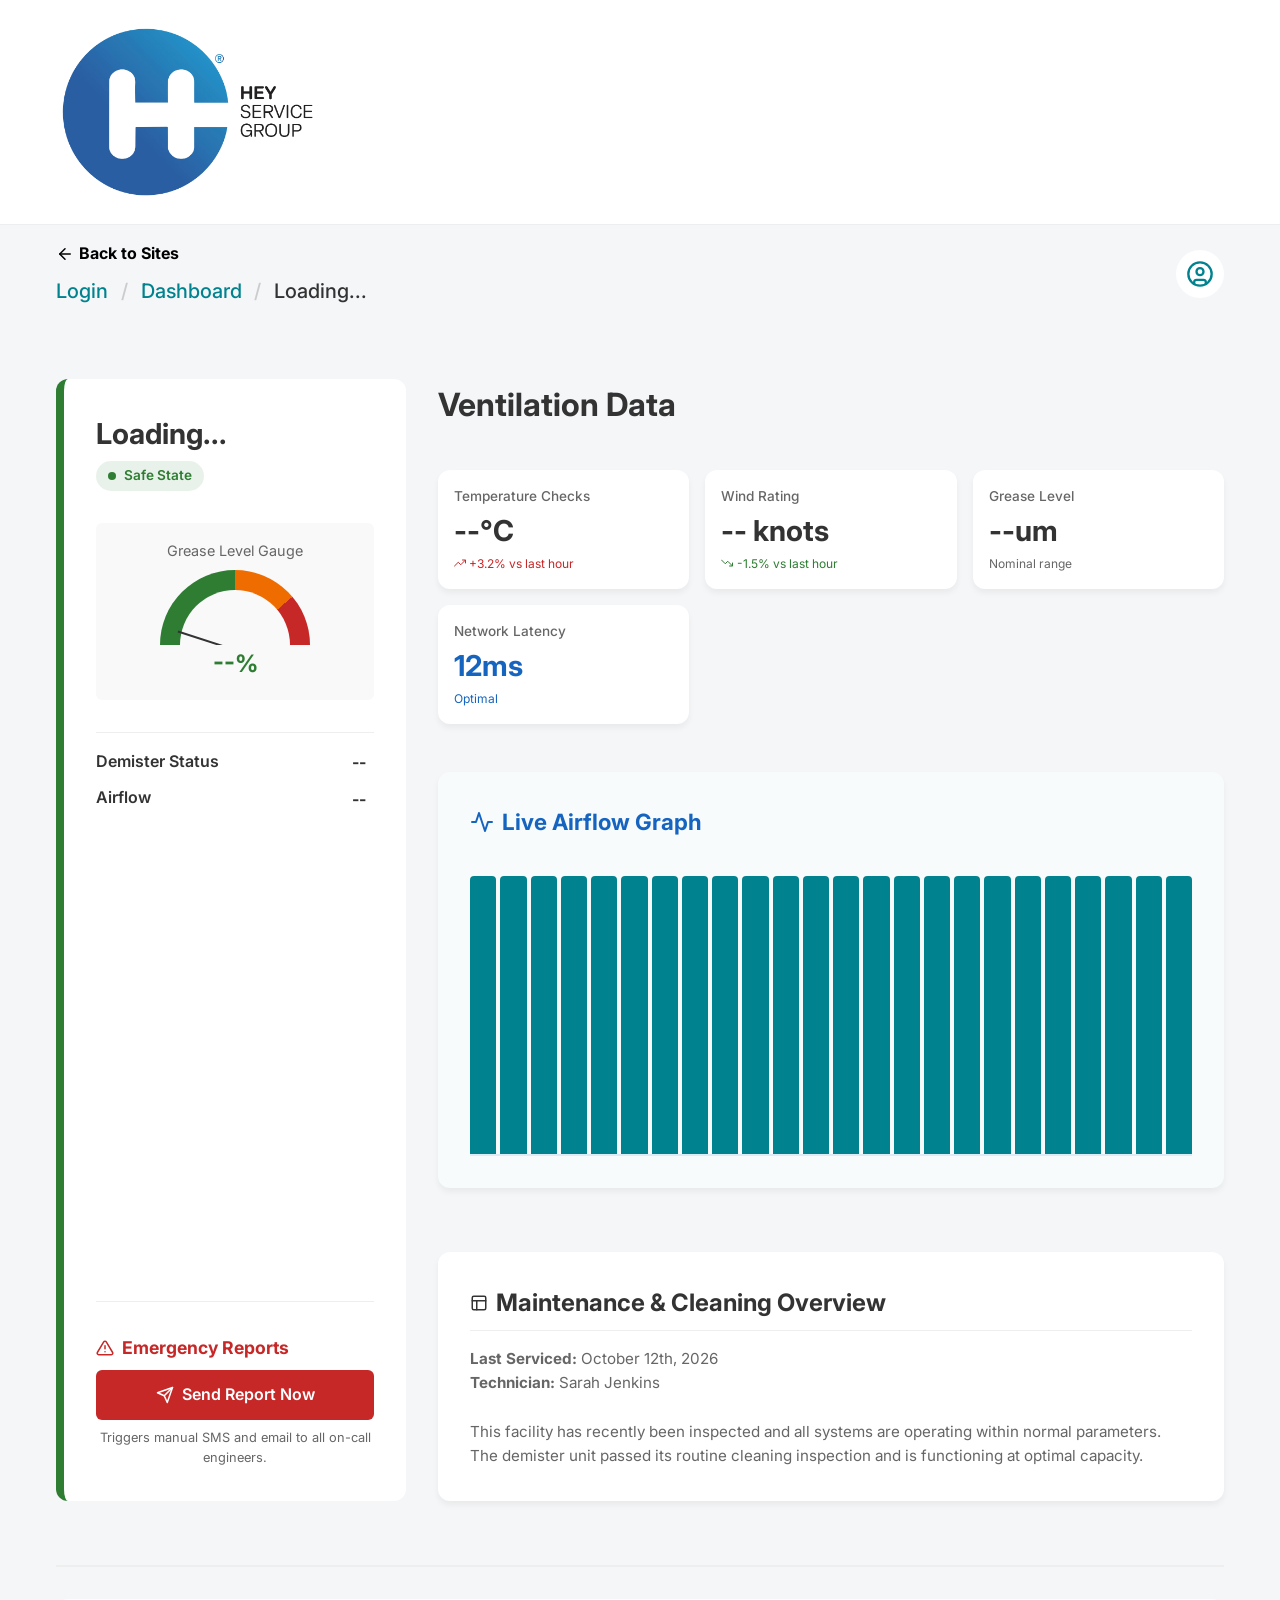
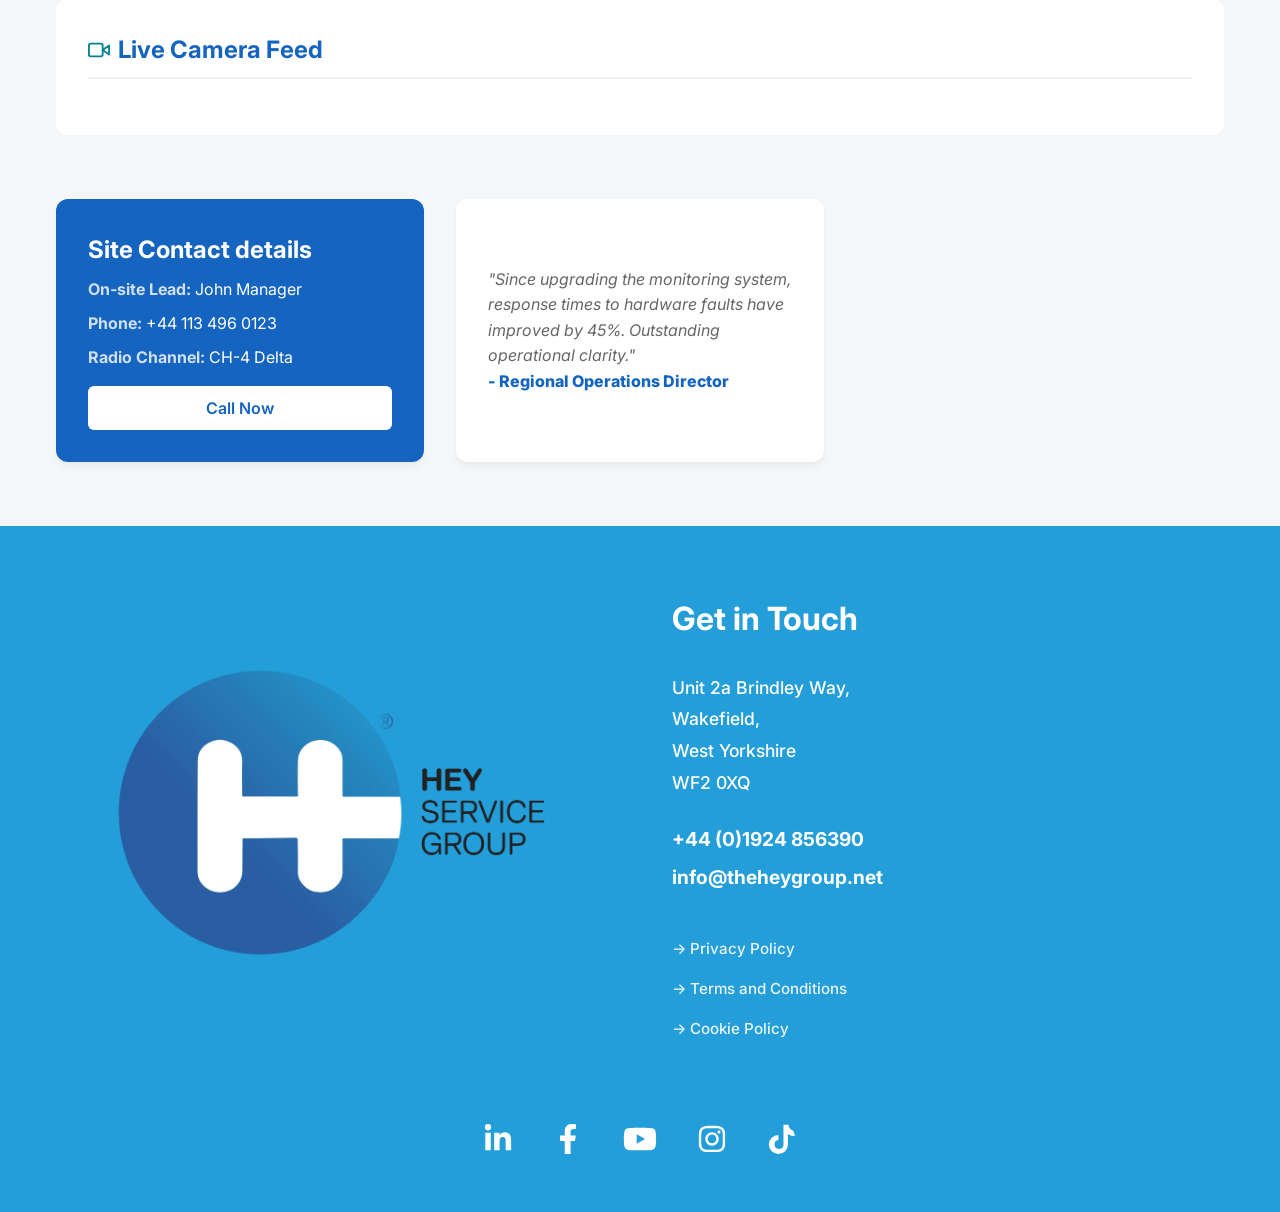
==== custom-site.html @ 5500f750 "Update from IDE: Mobile nav fixes and bubble sizing" ====
<!DOCTYPE html>
<html lang="en">

<head>
    <meta charset="UTF-8">
    <meta name="viewport" content="width=device-width, initial-scale=1.0">
    <title>Site Details | Hey Service Dashboard</title>
    <link href="https://fonts.googleapis.com/css2?family=Inter:wght@400;500;600;700;800&display=swap" rel="stylesheet">
    <link rel="stylesheet" href="css/style.css?v=9">
</head>

<body data-role="user">

    <!-- Top Section -->
    <header class="main-header site-header">
        <div class="container site-header-container">
            <a href="dashboard.html" class="logo">
                <img src="Images/logo.png" alt="Hey Service Logo" class="header-logo">
            </a>
        </div>
    </header>

    <main class="container">

        <!-- Dashboard Toolbar -->
        <div class="dashboard-toolbar">

            <!-- Navigation Wing -->
            <div class="toolbar-nav">
                <a href="dashboard.html" class="back-link">
                    <svg width="18" height="18" viewBox="0 0 24 24" fill="none" stroke="currentColor" stroke-width="2"
                        stroke-linecap="round" stroke-linejoin="round">
                        <path d="M19 12H5"></path>
                        <path d="M12 19l-7-7 7-7"></path>
                    </svg>
                    Back to Sites
                </a>

                <!-- Breadcrumbs -->
                <nav aria-label="breadcrumb">
                    <ol id="customBreadcrumb" class="breadcrumb-list">
                        <li><a href="login.html" class="breadcrumb-link">Login</a></li>
                        <li class="breadcrumb-sep">/</li>
                        <li><a href="dashboard.html" class="breadcrumb-link">Dashboard</a></li>
                        <li class="breadcrumb-sep">/</li>
                        <li id="breadcrumbSiteName" class="breadcrumb-current" aria-current="page">Loading...</li>
                    </ol>
                </nav>
            </div>

            <!-- Toolbar Tools -->
            <div class="toolbar-tools">
                <button id="alarmToggle" class="engineer-only alarm-toggle"
                    title="Daily Site Summary">
                    <svg width="34" height="34" viewBox="0 0 24 24" fill="none" stroke="currentColor" stroke-width="2"
                        stroke-linecap="round" stroke-linejoin="round" class="icon-teal">
                        <path d="M18 8A6 6 0 0 0 6 8c0 7-3 9-3 9h18s-3-2-3-9"></path>
                        <path d="M13.73 21a2 2 0 0 1-3.46 0"></path>
                    </svg>
                    <span class="alarm-dot"></span>
                </button>

                <!-- Profile Avatar Widget -->
                <div class="profile-widget profile-avatar" title="View Profile">
                    <svg width="28" height="28" viewBox="0 0 24 24" fill="none" stroke="currentColor" stroke-width="2"
                        stroke-linecap="round" stroke-linejoin="round" class="icon-teal">
                        <circle cx="12" cy="12" r="10"></circle>
                        <circle cx="12" cy="10" r="3"></circle>
                        <path d="M7 20.662V19a2 2 0 0 1 2-2h6a2 2 0 0 1 2 2v1.662"></path>
                    </svg>
                </div>
            </div>
        </div>

        <!-- Local Profile Dropdown Modal -->
        <div id="profileDropdown" class="profile-dropdown">
            <div class="profile-img-wrap">
                <img src="Images/user.png" alt="Profile UI Image" class="profile-img"
                    onerror="this.src='data:image/svg+xml;utf8,<svg xmlns=\'http://www.w3.org/2000/svg\' viewBox=\'0 0 24 24\' fill=\'none\' stroke=\'%231a56db\' stroke-width=\'2\'><circle cx=\'12\' cy=\'12\' r=\'10\'/><circle cx=\'12\' cy=\'10\' r=\'3\'/><path d=\'M7 20.662V19a2 2 0 0 1 2-2h6a2 2 0 0 1 2 2v1.662\'/></svg>'">
            </div>
            <div id="dropdownUsernameText" class="profile-name">Demo User
            </div>
            <div class="profile-subtitle">Hey Service Member</div>
            <button class="btn btn-primary profile-signout" onclick="logout()">Secure Sign
                Out</button>
        </div>

        <div class="split-layout">

            <!-- Left/Mobile Top Panel: Status Section -->
            <div class="side-panel side-panel-flex">

                <div>
                    <h1 id="siteTitle" class="site-title">Loading...</h1>
                    <p id="siteLocation" class="site-location"></p>
                    <span id="statusBadge" class="status-indicator status-safe" class="mt-half">
                        <span id="statusDot" class="status-dot"></span>
                        <span id="statusLabel">Safe State</span>
                    </span>
                </div>

                <!-- Gauge/Meter Representation -->
                <div class="gauge-wrapper">
                    <div class="gauge-label">Grease Level Gauge</div>
                    <div class="gauge-container">
                        <div class="gauge-bg"></div>
                        <div class="gauge-inner"></div>
                        <div id="gaugeNeedle" class="gauge-needle"></div>
                    </div>
                    <div id="gaugeValue" class="gauge-value">--%</div>
                </div>

                <!-- Yes/No Indicators -->
                <div class="indicator-section">
                    <div class="indicator-row">
                        <span class="indicator-label">Demister Status</span>
                        <span id="demisterBadge" class="indicator-badge">--</span>
                    </div>
                    <div class="indicator-row">
                        <span class="indicator-label">Airflow</span>
                        <span id="airflowBadge" class="indicator-badge">--</span>
                    </div>
                </div>

                <!-- Emergency Reports Section -->
                <div class="engineer-only emergency-section">
                    <h3 class="emergency-heading">
                        <svg width="18" height="18" viewBox="0 0 24 24" fill="none" stroke="currentColor"
                            stroke-width="2" stroke-linecap="round" stroke-linejoin="round">
                            <path
                                d="M10.29 3.86L1.82 18a2 2 0 0 0 1.71 3h16.94a2 2 0 0 0 1.71-3L13.71 3.86a2 2 0 0 0-3.42 0z" />
                            <line x1="12" y1="9" x2="12" y2="13" />
                            <line x1="12" y1="17" x2="12.01" y2="17" />
                        </svg>
                        Emergency Reports
                    </h3>
                    <a href="mailto:johnoyetolaoluwafemi113@gmail.com?subject=Emergency%20Report" class="btn btn-emergency" style="text-decoration: none;">
                        <svg width="18" height="18" viewBox="0 0 24 24" fill="none" stroke="currentColor"
                            stroke-width="2" stroke-linecap="round" stroke-linejoin="round">
                            <line x1="22" y1="2" x2="11" y2="13" />
                            <polygon points="22 2 15 22 11 13 2 9 22 2" />
                        </svg>
                        Send Report Now
                    </a>
                    <p class="emergency-note">
                        Triggers manual SMS and email to all on-call engineers.</p>
                </div>
            </div>

            <!-- Right/Mobile Bottom Panel: Data Grid & Details -->
            <div class="main-content-panel">

                <h2>Ventilation Data</h2>

                <div class="data-grid">
                    <div class="card data-card">
                        <div class="data-card-label">Temperature Checks</div>
                        <div id="tempValue" class="data-card-value">--°C</div>
                        <div class="data-card-trend-up">
                            <svg width="12" height="12" viewBox="0 0 24 24" fill="none" stroke="currentColor"
                                stroke-width="2" stroke-linecap="round" stroke-linejoin="round">
                                <polyline points="23 6 13.5 15.5 8.5 10.5 1 18" />
                                <polyline points="17 6 23 6 23 12" />
                            </svg>
                            +3.2% vs last hour
                        </div>
                    </div>

                    <div class="card data-card">
                        <div class="data-card-label">Wind Rating
                        </div>
                        <div id="windValue" class="data-card-value">-- knots</div>
                        <div class="data-card-trend-down">
                            <svg width="12" height="12" viewBox="0 0 24 24" fill="none" stroke="currentColor"
                                stroke-width="2" stroke-linecap="round" stroke-linejoin="round">
                                <polyline points="23 18 13.5 8.5 8.5 13.5 1 6" />
                                <polyline points="17 18 23 18 23 12" />
                            </svg>
                            -1.5% vs last hour
                        </div>
                    </div>

                    <div class="card data-card">
                        <div class="data-card-label">Grease Level</div>
                        <div id="greaseUmValue" class="data-card-value">--um</div>
                        <div id="greaseRangeLabel" class="data-card-note">Nominal range</div>
                    </div>

                    <div class="card data-card">
                        <div class="data-card-label">Network Latency
                        </div>
                        <div class="data-card-value-info">12ms</div>
                        <div class="data-card-note-info">Optimal</div>
                    </div>
                </div>

                <!-- Dynamic Airflow Telemetry Graph -->
                <div class="card airflow-card">
                    <div class="airflow-header">
                        <h2 class="airflow-title">
                            <svg width="24" height="24" viewBox="0 0 24 24" fill="none" stroke="currentColor" stroke-width="2" stroke-linecap="round" stroke-linejoin="round">
                                <polyline points="22 12 18 12 15 21 9 3 6 12 2 12"></polyline>
                            </svg>
                            Live Airflow Graph
                        </h2>
                    </div>
                    <div class="airflow-chart">
                        <div class="airflow-bar" style="animation-delay: 0.0s;"></div>
                        <div class="airflow-bar" style="animation-delay: -0.2s;"></div>
                        <div class="airflow-bar" style="animation-delay: -0.4s;"></div>
                        <div class="airflow-bar" style="animation-delay: -0.1s;"></div>
                        <div class="airflow-bar" style="animation-delay: -0.5s;"></div>
                        <div class="airflow-bar" style="animation-delay: -0.3s;"></div>
                        <div class="airflow-bar" style="animation-delay: -0.6s;"></div>
                        <div class="airflow-bar" style="animation-delay: -0.8s;"></div>
                        <div class="airflow-bar" style="animation-delay: -0.2s;"></div>
                        <div class="airflow-bar" style="animation-delay: -0.9s;"></div>
                        <div class="airflow-bar" style="animation-delay: -1.1s;"></div>
                        <div class="airflow-bar" style="animation-delay: -0.5s;"></div>
                        <div class="airflow-bar" style="animation-delay: -1.3s;"></div>
                        <div class="airflow-bar" style="animation-delay: -0.7s;"></div>
                        <div class="airflow-bar" style="animation-delay: -1.5s;"></div>
                        <div class="airflow-bar" style="animation-delay: -0.4s;"></div>
                        <div class="airflow-bar" style="animation-delay: -1.8s;"></div>
                        <div class="airflow-bar" style="animation-delay: -1.2s;"></div>
                        <div class="airflow-bar" style="animation-delay: -2.0s;"></div>
                        <div class="airflow-bar" style="animation-delay: -0.1s;"></div>
                        <div class="airflow-bar" style="animation-delay: -1.6s;"></div>
                        <div class="airflow-bar" style="animation-delay: -2.2s;"></div>
                        <div class="airflow-bar" style="animation-delay: -0.9s;"></div>
                        <div class="airflow-bar" style="animation-delay: -2.4s;"></div>
                    </div>
                </div>

                <div class="card maintenance-card">
                    <h3 class="maintenance-heading">
                        <svg width="18" height="18" viewBox="0 0 24 24" fill="none" stroke="currentColor"
                            stroke-width="2" stroke-linecap="round" stroke-linejoin="round">
                            <rect x="3" y="3" width="18" height="18" rx="2" ry="2" />
                            <line x1="3" y1="9" x2="21" y2="9" />
                            <line x1="9" y1="21" x2="9" y2="9" />
                        </svg>
                        Maintenance & Cleaning Overview
                    </h3>
                    <p class="maintenance-text">
                        <strong>Last Serviced:</strong> October 12th, 2026<br>
                        <strong>Technician:</strong> Sarah Jenkins<br><br>
                        This facility has recently been inspected and all systems are operating within
                        normal parameters. The demister unit passed its routine cleaning inspection and is
                        functioning at optimal capacity.
                    </p>
                </div>

            </div>

        </div>

        <!-- Bottom: Live Camera Feed & Contact -->
        <div class="bottom-section">
            <div class="grid bottom-grid">

                <!-- Live Camera Feed Section -->
                <div class="camera-section">
                    <h3 class="camera-heading">
                        <svg width="22" height="22" viewBox="0 0 24 24" fill="none" stroke="currentColor" stroke-width="2" stroke-linecap="round" stroke-linejoin="round" class="icon-teal">
                            <path d="M23 7l-7 5 7 5V7z"></path>
                            <rect x="1" y="5" width="15" height="14" rx="2" ry="2"></rect>
                        </svg>
                        Live Camera Feed
                    </h3>
                    <div id="cameraGrid" class="camera-grid">
                        <!-- 4 cameras populated dynamically -->
                    </div>
                </div>

                <!-- Contact info -->
                <div class="card contact-card">
                    <h3>Site Contact details</h3>
                    <p class="contact-detail"><strong class="contact-label">On-site Lead:</strong> John Manager</p>
                    <p class="contact-detail"><strong class="contact-label">Phone:</strong> +44 113 496 0123</p>
                    <p><strong class="contact-label">Radio Channel:</strong> CH-4 Delta</p>
                    <button class="btn btn-call">Call Now</button>
                </div>

                <!-- Testimonials -->
                <div class="card testimonial-flex">
                    <p class="testimonial-quote">
                        "Since upgrading the monitoring system, response times to hardware
                        faults have improved by 45%. Outstanding operational clarity."
                    </p>
                    <h4 class="testimonial-author">- Regional Operations Director</h4>
                </div>

            </div>
        </div>

    </main>

    <!-- Main Footer -->
    <section id="footer" class="main-footer">
        <div class="container">
            <div class="footer-grid">
                <div class="footer-logo-container">
                    <img src="Images/logo.png" alt="Hey Service Logo" class="footer-logo">
                </div>
                <div class="footer-contact-info">
                    <h2 class="footer-heading">Get in Touch</h2>
                    <address class="footer-address">
                        Unit 2a Brindley Way,<br>
                        Wakefield,<br>
                        West Yorkshire<br>
                        WF2 0XQ
                    </address>
                    <div class="footer-contacts">
                        <a href="tel:+441924856390" class="footer-phone">+44 (0)1924 856390</a>
                        <a href="mailto:info@theheygroup.net" class="footer-email">info@theheygroup.net</a>
                    </div>
                    <div class="footer-links">
                        <a href="#">&rarr; Privacy Policy</a>
                        <a href="#">&rarr; Terms and Conditions</a>
                        <a href="#">&rarr; Cookie Policy</a>
                    </div>
                </div>
            </div>
            <div class="social-strip">
                <a href="https://www.linkedin.com/company/the-hey-group-ltd" target="_blank" class="social-icon" title="LinkedIn">
                    <svg xmlns="http://www.w3.org/2000/svg" width="30" height="30" fill="currentColor" viewBox="0 0 448 512"><path d="M100.28 448H7.4V148.9h92.88zM53.79 108.1C24.09 108.1 0 83.5 0 53.8a53.79 53.79 0 0 1 107.58 0c0 29.7-24.1 54.3-53.79 54.3zM447.9 448h-92.68V302.4c0-34.7-.7-79.2-48.29-79.2-48.29 0-55.69 37.7-55.69 76.7V448h-92.78V148.9h89.08v40.8h1.3c12.4-23.5 42.69-48.3 87.88-48.3 94 0 111.28 61.9 111.28 142.3V448z"/></svg>
                </a>
                <a href="https://www.facebook.com/people/Hey-Service-Group/61578169043194/" target="_blank" class="social-icon" title="Facebook">
                    <svg xmlns="http://www.w3.org/2000/svg" width="30" height="30" fill="currentColor" viewBox="0 0 320 512"><path d="M279.14 288l14.22-92.66h-88.91v-60.13c0-25.35 12.42-50.06 52.24-50.06h40.42V6.26S260.43 0 225.36 0c-73.22 0-121.08 44.38-121.08 124.72v70.62H22.89V288h81.39v224h100.17V288z"/></svg>
                </a>
                <a href="https://www.youtube.com/@HEYSERVICEGROUP-f4s" target="_blank" class="social-icon" title="YouTube">
                    <svg xmlns="http://www.w3.org/2000/svg" width="34" height="34" fill="currentColor" viewBox="0 0 576 512"><path d="M549.655 124.083c-6.281-23.65-24.787-42.276-48.284-48.597C458.781 64 288 64 288 64S117.22 64 74.629 75.486c-23.497 6.322-42.003 24.947-48.284 48.597-11.412 42.867-11.412 132.305-11.412 132.305s0 89.438 11.412 132.305c6.281 23.65 24.787 41.5 48.284 47.821C117.22 448 288 448 288 448s170.781 0 213.371-11.486c23.497-6.321 42.003-24.171 48.284-47.821 11.412-42.867 11.412-132.305 11.412-132.305s0-89.438-11.412-132.305zm-317.51 213.508V175.185l142.739 81.205-142.739 81.201z"/></svg>
                </a>
                <a href="https://www.instagram.com/hey_servicegroup/" target="_blank" class="social-icon" title="Instagram">
                    <svg xmlns="http://www.w3.org/2000/svg" width="30" height="30" fill="currentColor" viewBox="0 0 448 512"><path d="M224.1 141c-63.6 0-114.9 51.3-114.9 114.9s51.3 114.9 114.9 114.9S339 319.5 339 255.9 287.7 141 224.1 141zm0 189.6c-41.1 0-74.7-33.5-74.7-74.7s33.5-74.7 74.7-74.7 74.7 33.5 74.7 74.7-33.6 74.7-74.7 74.7zm146.4-194.3c0 14.9-12 26.8-26.8 26.8-14.9 0-26.8-12-26.8-26.8s12-26.8 26.8-26.8 26.8 12 26.8 26.8zm76.1 27.2c-1.7-35.9-9.9-67.7-36.2-93.9-26.2-26.2-58-34.4-93.9-36.2-37-2.1-147.9-2.1-184.9 0-35.8 1.7-67.6 9.9-93.9 36.1s-34.4 58-36.2 93.9c-2.1 37-2.1 147.9 0 184.9 1.7 35.9 9.9 67.7 36.2 93.9s58 34.4 93.9 36.2c37 2.1 147.9 2.1 184.9 0 35.9-1.7 67.7-9.9 93.9-36.2 26.2-26.2 34.4-58 36.2-93.9 2.1-37 2.1-147.8 0-184.8zM398.8 388c-7.8 19.6-22.9 34.7-42.6 42.6-29.5 11.7-99.5 9-132.1 9s-102.7 2.6-132.1-9c-19.6-7.8-34.7-22.9-42.6-42.6-11.7-29.5-9-99.5-9-132.1s-2.6-102.7 9-132.1c7.8-19.6 22.9-34.7 42.6-42.6 29.5-11.7 99.5-9 132.1-9s102.7-2.6 132.1 9c19.6 7.8 34.7 22.9 42.6 42.6 11.7 29.5 9 99.5 9 132.1s2.7 102.7-9 132.1z"/></svg>
                </a>
                <a href="https://www.tiktok.com/@heyservicegroup2026?lang=en" target="_blank" class="social-icon" title="TikTok">
                    <svg xmlns="http://www.w3.org/2000/svg" width="30" height="30" fill="currentColor" viewBox="0 0 448 512"><path d="M448 209.91a210.06 210.06 0 0 1-122.77-39.25v178.72A162.55 162.55 0 1 1 162.6 186.9v86.32a76.24 76.24 0 1 0 86.34 75.58V14h86.34c2.14 48.91 32 89.6 80.37 99.8z"/></svg>
                </a>
            </div>
        </div>
    </section>

    <script src="js/site-data.js"></script>
    <script src="js/main.js?v=5"></script>
    <script src="js/custom-site.js"></script>
</body>

</html>
---- css/style.css ----
/* 
    Hey Service Monitoring Dashboard
    Global Styles & Design System
*/

:root {
    /* Color System */
    --color-success: #2e7d32; /* Green */
    --color-success-light: #4caf50;
    
    --color-info: #1565c0; /* Blue */
    --color-info-light: #1e88e5;
    
    --color-secondary: #6a1b9a; /* Purple */
    --color-secondary-light: #8e24aa;
    
    --color-danger: #c62828; /* Red */
    --color-danger-light: #e53935;
    
    --color-warning: #ef6c00; /* Orange */
    --color-warning-light: #fb8c00;
    
    --color-neutral: #00838f; /* Teal */
    --color-neutral-light: #00acc1;
    
    --color-highlight: #ad1457; /* Pink */
    
    /* Backgrounds & Text */
    --bg-main: #f4f6f8;
    --bg-card: #ffffff;
    --bg-dark: #121212;
    --text-main: #333333;
    --text-muted: #666666;
    --text-light: #ffffff;
    
    /* Variables for role-based emphasis */
    --theme-primary: var(--color-info);
    --theme-primary-light: var(--color-info-light);
    --theme-accent: var(--color-success);
    
    /* Spacing & Borders */
    --spacing-xs: 0.5rem;
    --spacing-sm: 1rem;
    --spacing-md: 2rem;
    --spacing-lg: 4rem;
    --border-radius: 12px;
    --border-radius-sm: 6px;
    
    /* Transitions */
    --transition-fast: 0.2s ease;
    --transition-anim: 0.4s ease-in-out;
}

/* Engineer Role Theme Override */
body[data-role="engineer"] {
    --theme-primary: var(--color-warning);
    --theme-primary-light: var(--color-warning-light);
    --theme-accent: var(--color-danger);
    --bg-main: #fff0f0;
}

/* Reset */
* {
    margin: 0;
    padding: 0;
    box-sizing: border-box;
    font-family: 'Inter', -apple-system, BlinkMacSystemFont, "Segoe UI", Roboto, Helvetica, Arial, sans-serif;
}

html {
    overflow-x: hidden;
}

body {
    background-color: var(--bg-main);
    color: var(--text-main);
    line-height: 1.6;
    transition: background-color var(--transition-anim);
    overflow-x: hidden;
}

a {
    text-decoration: none;
    color: inherit;
}

ul {
    list-style: none;
}

/* Layout Utilities */
.container {
    max-width: 1200px;
    margin: 0 auto;
    padding: 0 var(--spacing-sm);
}

.grid {
    display: grid;
    gap: var(--spacing-md);
}

/* Typography */
h1, h2, h3, h4 {
    margin-bottom: var(--spacing-xs);
    font-weight: 700;
}

h1 { font-size: 2.5rem; }
h2 { font-size: 2rem; }
h3 { font-size: 1.5rem; }

/* Buttons */
.btn {
    display: inline-block;
    padding: 0.75rem 1.5rem;
    border: none;
    border-radius: var(--border-radius-sm);
    font-size: 1rem;
    font-weight: 600;
    cursor: pointer;
    transition: transform var(--transition-fast), background-color var(--transition-fast), box-shadow var(--transition-fast);
}

.btn-primary {
    background-color: var(--theme-primary);
    color: var(--text-light);
}

.btn-primary:hover {
    background-color: var(--theme-primary-light);
    transform: translateY(-2px);
    box-shadow: 0 4px 12px rgba(0,0,0,0.15);
}

.btn-outline {
    background-color: transparent;
    border: 2px solid var(--theme-primary);
    color: var(--theme-primary);
}

.btn-outline:hover {
    background-color: var(--theme-primary);
    color: var(--text-light);
}

/* Cards */
.card {
    background-color: var(--bg-card);
    border-radius: var(--border-radius);
    padding: var(--spacing-md);
    box-shadow: 0 4px 6px rgba(0,0,0,0.05);
    transition: transform var(--transition-fast), box-shadow var(--transition-fast);
}

.card:hover {
    transform: translateY(-5px);
    box-shadow: 0 8px 15px rgba(0,0,0,0.1);
}

/* Bubble Animations */
.animation-container {
    position: relative;
    overflow: hidden;
}

.camera-feed-container:hover {
    transform: scale(1.03);
    box-shadow: 0 12px 20px rgba(0, 131, 143, 0.25) !important;
    z-index: 10;
}

/* Airflow Wave Chart Animation */
@keyframes wave-chart {
    0% { transform: scaleY(0.15); background-color: #00838f; }
    25% { background-color: #1565c0; }
    50% { transform: scaleY(1); background-color: #2e7d32; }
    75% { background-color: #1565c0; }
    100% { transform: scaleY(0.15); background-color: #00838f; }
}

.airflow-bar {
    flex: 1;
    min-width: 8px;
    height: 100%;
    border-radius: 4px 4px 0 0;
    transform-origin: bottom;
    background-color: #00838f;
    animation: wave-chart 2.5s infinite ease-in-out;
}

.bubble {
    position: absolute;
    border-radius: 50%;
    opacity: 1; /* Full solid colors */
    animation: float 6s infinite ease-in-out;
    pointer-events: none; /* Prevents bubbles from blocking clicks on links/inputs */
    z-index: 0;
}

@keyframes float {
    0%, 100% { transform: translateY(0) scale(1); }
    50% { transform: translateY(-150px) scale(1.05); }
}

/* Specific Section Styles */

/* Header / Nav */
.main-header {
    background-color: var(--bg-card);
    padding: var(--spacing-sm) 0;
    box-shadow: 0 2px 4px rgba(0,0,0,0.05);
    position: sticky;
    top: 0;
    z-index: 100;
}

.nav-container {
    display: flex;
    justify-content: space-between;
    align-items: center;
}

.logo {
    font-size: 1.5rem;
    font-weight: 800;
    color: var(--theme-primary);
    display: flex;
    align-items: center;
    gap: 0.5rem;
}

.nav-links {
    display: flex;
    gap: var(--spacing-md);
}

.nav-links a {
    font-weight: 600;
    color: var(--text-main);
    transition: color var(--transition-fast);
}

.nav-links a:hover {
    color: var(--theme-primary);
}

/* Page 1 - Home */
.hero-section {
    position: relative;
    overflow: hidden;
    background-color: #000;
    color: var(--text-light);
    padding: var(--spacing-lg) 0;
    text-align: center;
    min-height: 80vh; /* Dramatically expanded to fit the entire video frame */
    display: flex;
    flex-direction: column;
    justify-content: center;
    align-items: center;
}

.highlight-section {
    position: relative;
    padding: 8rem 0; /* Massively increased payload spacing */
    background-color: var(--bg-card);
    text-align: center;
    border: none; /* Removed red dashed borders */
}

/* Page 2 - Login */
.login-wrapper {
    background-color: #fff;
    color: var(--text-main);
}

.login-box {
    background-color: transparent;
    padding: var(--spacing-lg);
    width: 100%;
    height: 100vh;
    display: flex;
    flex-direction: column;
    justify-content: center;
    align-items: center;
    box-shadow: none;
    border: none;
    text-align: center;
}

.form-group {
    margin-bottom: var(--spacing-sm);
    text-align: left;
}

.form-control {
    width: 100%;
    padding: 0.75rem;
    border: 1px solid #ddd;
    border-radius: var(--border-radius-sm);
    font-size: 1rem;
    margin-top: 0.25rem;
}

.login-actions {
    display: flex;
    flex-direction: column;
    gap: var(--spacing-sm);
    margin-top: var(--spacing-md);
}

/* Page 3 - Dashboard */
.dashboard-grid {
    grid-template-columns: repeat(auto-fill, minmax(300px, 1fr));
    padding: var(--spacing-md) 0;
}

.site-card {
    border-top: 4px solid var(--color-success);
}
.site-card.warning { border-top-color: var(--color-warning); }
.site-card.danger { border-top-color: var(--color-danger); }

.status-indicator {
    display: inline-flex;
    align-items: center;
    gap: 0.5rem;
    font-size: 0.85rem;
    font-weight: 600;
    padding: 0.25rem 0.75rem;
    border-radius: 20px;
}

.status-safe { background-color: rgba(46,125,50,0.1); color: var(--color-success); }
.status-warn { background-color: rgba(239,108,0,0.1); color: var(--color-warning); }
.status-danger { background-color: rgba(198,40,40,0.1); color: var(--color-danger); }

/* Page 4 - Site Details */
.split-layout {
    display: grid;
    grid-template-columns: 350px 1fr;
    gap: var(--spacing-md);
    padding: var(--spacing-md) 0;
}

.side-panel {
    background-color: var(--bg-card);
    padding: var(--spacing-md);
    border-radius: var(--border-radius);
    border-left: 8px solid var(--color-success);
}
.side-panel.warning { border-left-color: var(--color-warning); }
.side-panel.danger { border-left-color: var(--color-danger); }

/* Data Grid */
.data-grid {
    display: grid;
    grid-template-columns: repeat(auto-fill, minmax(200px, 1fr));
    gap: var(--spacing-sm);
}


/* Client Logos Animation */
.client-logo {
    transition: transform 0.4s cubic-bezier(0.175, 0.885, 0.32, 1.275);
    transform-origin: center;
    cursor: pointer;
}

.client-logo:hover {
    transform: scale(1.25) translateY(-15px);
}

/* Contact Form Split Logic */
.contact-divider {
    border-right: 1.5px solid #eaeaea;
}


/* Extracted Inline Styles Configuration */

/* Header & Search Forms */
.header-logo { height: 192px; vertical-align: middle; }
.search-form { display: flex; gap: 0.5rem; align-items: center; }
.search-input { padding: 0.5rem; border: 1px solid #ccc; border-radius: 4px; }
.search-btn { padding: 0.5rem 1rem; }

/* Hero Section */
.hero-video { position: absolute; top: 0; left: 0; width: 100%; height: 100%; object-fit: cover; z-index: 0; }
.hero-overlay { position: absolute; top: 0; left: 0; width: 100%; height: 100%; background: linear-gradient(to right, rgba(0,0,0,0.8), rgba(0,0,0,0.6)); z-index: 1; }
.hero-content { position: relative; z-index: 2; }
.hero-text { font-size: 1.25rem; max-width: 600px; margin: 0 auto; }

/* Highlight Section */
.highlight-content { position: relative; z-index: 2; background: rgba(255, 255, 255, 0.85); padding: 3rem 2rem; border-radius: 12px; backdrop-filter: blur(5px); max-width: 800px; margin: 0 auto; box-shadow: 0 4px 12px rgba(0,0,0,0.05); }
.highlight-title { color: #000; font-weight: 900; }
.highlight-text { max-width: 700px; margin: 0 auto 2rem; color: #000; font-weight: 800; }
.highlight-btn { font-size: 1.2rem; padding: 1rem 2rem; }

/* Clients Section */
.clients-section { background-color: #f9f9f9; padding: 5rem 0; }
.clients-title { font-weight: 800; text-align: center; margin-bottom: 4rem; font-size: 2.2rem; color: var(--text-main); }
.clients-grid { display: grid; grid-template-columns: repeat(4, 1fr); gap: 3rem; align-items: center; justify-items: center; margin-bottom: 5rem; }
.client-logo-custom { width: 100%; max-width: 140px; object-fit: contain; }
.testimonials-grid { display: grid; grid-template-columns: repeat(auto-fit, minmax(300px, 1fr)); gap: 2rem; }

/* Testimonial Cards */
.testimonial-card-pad { padding: 2.5rem; background: #fff; border-radius: 8px; box-shadow: 0 4px 6px rgba(0,0,0,0.05); }
.border-success { border-top: 4px solid var(--color-success); }
.border-info { border-top: 4px solid var(--color-info); }
.border-secondary { border-top: 4px solid var(--color-secondary); }
.testimonial-stars { color: var(--color-warning); font-size: 1.5rem; margin-bottom: 1rem; }
.testimonial-text { font-style: italic; color: var(--text-muted); line-height: 1.6; margin-bottom: 1.5rem; }
.testimonial-author { margin: 0; color: var(--theme-primary); font-weight: 800; }
.testimonial-role { font-size: 0.85rem; color: #999; }

/* Quote / Contact Section */
.quote-section { background-color: #fff; padding: var(--spacing-lg) 0; }
.quote-container { border: 1.5px solid #eaeaea; border-radius: 12px; padding: 4rem; display: grid; grid-template-columns: repeat(auto-fit, minmax(350px, 1fr)); gap: 4rem; box-shadow: 0 10px 30px rgba(0,0,0,0.03); background-color: #fff; }
.quote-title { font-size: 2.2rem; margin-bottom: 1.5rem; color: var(--text-main); font-weight: 800; }
.quote-subtitle { color: var(--text-muted); font-size: 1.1rem; line-height: 1.8; margin-bottom: 2.5rem; }
.contact-detail-block { margin-bottom: 1.5rem; }
.contact-detail-title { display: block; font-size: 0.9rem; text-transform: uppercase; color: var(--text-muted); margin-bottom: 0.3rem; }
.contact-detail-link { color: var(--theme-primary); font-weight: 700; font-size: 1.15rem; text-decoration: underline; }
.contact-detail-block-alt { margin-bottom: 2.5rem; }
.hours-title { display: block; font-size: 0.9rem; text-transform: uppercase; letter-spacing: 1px; margin-bottom: 1rem; color: var(--text-main); }
.hours-row { display: flex; justify-content: space-between; margin-bottom: 0.8rem; font-size: 1.05rem; border-bottom: 1px solid #f0f0f0; padding-bottom: 0.5rem; }
.hours-day { color: var(--text-muted); }
.hours-time { color: var(--text-main); }
.hours-closed { color: var(--color-danger); }

/* Forms Extraction */
.form-title { font-size: 1.8rem; margin-bottom: 2rem; color: var(--text-main); }
.quote-form { display: flex; flex-direction: column; gap: 1.5rem; }
.form-label { display: block; margin-bottom: 0.5rem; font-weight: 600; color: var(--text-muted); }
.form-input-custom { width: 100%; padding: 0.9rem; border: 1px solid #ddd; border-radius: 6px; font-size: 1rem; background-color: #fafafa; }
.form-select-custom { width: 100%; padding: 0.9rem; border: 1px solid #ddd; border-radius: 6px; font-size: 1rem; background-color: #fafafa; appearance: menulist; -webkit-appearance: menulist; }
.form-textarea { resize: vertical; }
.quote-submit-btn { padding: 1.1rem; font-size: 1.15rem; margin-top: 1rem; width: 100%; border-radius: 6px; }

/* Main Footer Extension */
.main-footer { background-color: #239ed9; padding: 4rem 0 3rem 0; }
.footer-grid { display: grid; grid-template-columns: repeat(auto-fit, minmax(300px, 1fr)); gap: 4rem; align-items: center; margin-bottom: 3.5rem; }
.footer-logo-container { text-align: center; }
.footer-logo { width: 100%; max-width: 450px; height: auto; }
.footer-contact-info { font-size: 1.1rem; line-height: 1.8; color: #fff; }
.footer-heading { margin-bottom: 1.5rem; font-size: 2rem; color: #fff; }
.footer-address { font-style: normal; margin-bottom: 1.5rem; font-weight: 500; }
.footer-contacts { margin-bottom: 2.5rem; }
.footer-phone { display: block; color: #fff; text-decoration: none; font-weight: 700; font-size: 1.2rem; margin-bottom: 0.2rem; }
.footer-email { display: block; color: #fff; text-decoration: none; font-weight: 700; font-size: 1.2rem; }
.footer-links { display: flex; flex-direction: column; gap: 0.8rem; font-size: 0.95rem; }
.footer-links a { color: #fff; text-decoration: none; font-weight: 500; opacity: 0.9; }

/* Footer Social Additions */
.social-strip { padding-top: 1.5rem; display: flex; justify-content: center; gap: 2.5rem; align-items: center; width: 100%; }
.social-icon { color: #fff; transition: opacity 0.3s; }

/* Login Page Arrow Back */
.back-arrow-btn {
    position: absolute;
    top: -3.5rem;
    left: 0;
    display: inline-flex;
    align-items: center;
    justify-content: center;
    width: 44px;
    height: 44px;
    border-radius: 50%;
    background-color: #f0f0f0;
    color: var(--text-main);
    transition: all 0.3s ease;
    text-decoration: none;
}

.back-arrow-btn:hover {
    background-color: var(--theme-primary);
    color: #fff;
}

/* Password Visibility Toggle */
.password-wrapper {
    position: relative;
    display: flex;
    align-items: center;
}

.toggle-password {
    position: absolute;
    right: 12px;
    background: transparent;
    border: none;
    color: var(--text-muted);
    cursor: pointer;
    display: flex;
    align-items: center;
    justify-content: center;
    padding: 0;
    transition: color 0.3s;
}

.toggle-password:hover {
    color: var(--theme-primary);
}

/* Modal Overlay Styles */
.modal-overlay {
    position: fixed;
    top: 0; left: 0; right: 0; bottom: 0;
    background-color: rgba(0, 0, 0, 0.6);
    display: none; 
    align-items: center;
    justify-content: center;
    z-index: 9999;
    backdrop-filter: blur(4px);
    opacity: 0; transition: opacity 0.3s ease;
}
.modal-overlay.active { display: flex; opacity: 1; }
.modal-box {
    background-color: #fff;
    padding: 2.5rem;
    border-radius: 12px;
    width: 90%;
    max-width: 450px;
    position: relative;
    box-shadow: 0 10px 25px rgba(0,0,0,0.2);
    transform: scale(0.95); transition: transform 0.3s ease;
    text-align: center;
}
.modal-overlay.active .modal-box { transform: scale(1); }
.modal-close {
    position: absolute;
    top: 15px; right: 15px;
    background: none; border: none;
    font-size: 1.5rem; line-height: 1;
    color: var(--text-muted); cursor: pointer;
    transition: color 0.3s ease;
}
.modal-close:hover { color: var(--color-danger); }

/* =====================================================
   EXTRACTED INLINE STYLES — Organised by Component
   ===================================================== */

/* --- Site Page Header (facility/custom pages) --- */
.site-header { box-shadow: none; border-bottom: 1px solid #eee; }
.site-header-container { display: flex; align-items: center; justify-content: space-between; }

/* --- Dashboard Toolbar --- */
.dashboard-toolbar { display: flex; justify-content: space-between; align-items: center; padding-bottom: 1rem; margin-top: 1rem; margin-bottom: 1.5rem; position: relative; }
.toolbar-nav { display: flex; flex-direction: column; gap: 0.5rem; }
.toolbar-tools { display: flex; gap: 1.5rem; align-items: center; }
.back-link { color: #000; text-decoration: none; font-weight: 700; font-size: 1rem; display: inline-flex; align-items: center; gap: 0.3rem; }

/* --- Breadcrumbs --- */
.breadcrumb-list { list-style: none; padding: 0; margin: 0; display: flex; gap: 0.8rem; font-size: 1.25rem; font-weight: 500; color: var(--text-muted); }
.breadcrumb-link { color: #00838f; text-decoration: none; }
.breadcrumb-sep { color: #ccc; }
.breadcrumb-current { color: var(--text-main); }

/* --- Alarm Bell & Notification Dot --- */
.alarm-toggle { position: relative; cursor: pointer; display: none; background: none; border: none; padding: 0; }
.alarm-dot { position: absolute; top: -2px; right: 2px; width: 12px; height: 12px; background-color: var(--color-danger); border-radius: 50%; border: 2px solid white; }
.icon-teal { color: #00838f; }

/* --- Profile Avatar Widget --- */
.profile-avatar { position: relative; cursor: pointer; display: flex; align-items: center; justify-content: center; width: 48px; height: 48px; border-radius: 50%; border: 2px solid var(--border-color); background: var(--bg-card); transition: border-color 0.3s; }

/* --- Profile Dropdown --- */
.profile-dropdown { display: none; position: absolute; right: 2rem; top: 110px; background: white; box-shadow: 0 10px 25px rgba(0,0,0,0.1); border-radius: 8px; padding: 1.5rem; text-align: center; border: 1px solid #eee; z-index: 100; min-width: 200px; }
.profile-img-wrap { width: 80px; height: 80px; border-radius: 50%; background: #f0f4f8; overflow: hidden; margin: 0 auto 1rem auto; display: flex; align-items: center; justify-content: center; border: 2px solid var(--theme-primary); }
.profile-img { width: 100%; height: 100%; object-fit: cover; }
.profile-name { font-weight: 700; font-size: 1.1rem; color: var(--text-main); margin-bottom: 0.2rem; }
.profile-subtitle { font-size: 0.85rem; color: var(--text-muted); margin-bottom: 1rem; }
.profile-signout { width: 100%; padding: 0.4rem; }

/* --- Alarm Summary Modal (facility pages) --- */
.alarm-modal { display: none; position: fixed; top: 50%; left: 50%; transform: translate(-50%, -50%); background: white; box-shadow: 0 20px 50px rgba(0,0,0,0.3); border-radius: 12px; padding: 2rem; width: 90%; max-width: 500px; z-index: 1000; }
.alarm-modal-heading { margin-top: 0; color: var(--text-main); display: flex; align-items: center; gap: 0.5rem; border-bottom: 2px solid #eee; padding-bottom: 1rem; }
.alarm-modal-body { margin: 1.5rem 0; }
.alarm-row { display: flex; justify-content: space-between; font-weight: 600; font-size: 1rem; margin-bottom: 0.8rem; padding: 0.5rem; border-radius: 4px; }
.alarm-row-safe { background: rgba(46,125,50,0.1); }
.alarm-row-warn { background: rgba(245,124,0,0.1); }
.alarm-row-danger { background: rgba(198,40,40,0.1); }
.alarm-close-btn { width: 100%; margin-top: 1rem; }

/* --- Colour Utility Classes --- */
.text-success { color: var(--color-success); }
.text-warning { color: var(--color-warning); }
.text-danger { color: var(--color-danger); }
.text-info { color: var(--color-info); }

/* --- Site Detail: Side Panel --- */
.side-panel-flex { display: flex; flex-direction: column; gap: var(--spacing-md); }
.site-title { font-size: 1.8rem; margin-bottom: 0; }
.site-location { color: var(--text-muted); font-size: 0.95rem; margin-top: 0.3rem; }
.status-dot { width: 8px; height: 8px; border-radius: 50%; background-color: var(--color-success); }

/* --- Gauge / Meter --- */
.gauge-wrapper { text-align: center; padding: var(--spacing-sm); background: #f9f9f9; border-radius: var(--border-radius-sm); }
.gauge-label { font-size: 0.9rem; color: var(--text-muted); margin-bottom: 0.5rem; }
.gauge-container { position: relative; width: 150px; height: 75px; margin: 0 auto; overflow: hidden; }
.gauge-bg { width: 150px; height: 150px; border-radius: 50%; background: conic-gradient(from 270deg, var(--color-success) 0deg, var(--color-success) 90deg, var(--color-warning) 90deg, var(--color-warning) 140deg, var(--color-danger) 140deg, var(--color-danger) 180deg, transparent 180deg); position: absolute; top: 0; left: 0; }
.gauge-inner { width: 110px; height: 110px; border-radius: 50%; background: #f9f9f9; position: absolute; top: 20px; left: 20px; }
.gauge-needle { width: 2px; height: 60px; background: var(--text-main); position: absolute; bottom: -5px; left: 74px; transform-origin: bottom center; transform: rotate(-72deg); transition: transform 0.5s ease; }
.gauge-value { font-weight: 700; font-size: 1.5rem; color: var(--color-success); }

/* --- Indicator Rows (Demister/Airflow) --- */
.indicator-section { border-top: 1px solid #eee; padding-top: var(--spacing-sm); }
.indicator-row { display: flex; justify-content: space-between; margin-bottom: 0.5rem; }
.indicator-row:last-child { margin-bottom: 0; }
.indicator-label { font-weight: 600; }
.indicator-badge { font-weight: bold; padding: 0.1rem 0.5rem; border-radius: 4px; }
.indicator-badge-safe { color: var(--color-success); background: rgba(46,125,50,0.1); }

/* --- Emergency Reports --- */
.emergency-section { margin-top: auto; padding-top: var(--spacing-md); border-top: 1px solid #eee; }
.emergency-heading { color: var(--color-danger); font-size: 1.1rem; display: flex; align-items: center; gap: 0.5rem; }
.btn-emergency { width: 100%; background-color: var(--color-danger); color: white; display: flex; align-items: center; justify-content: center; gap: 0.5rem; }
.emergency-note { font-size: 0.8rem; color: var(--text-muted); text-align: center; margin-top: 0.5rem; }

/* --- Main Content Panel --- */
.main-content-panel { display: flex; flex-direction: column; gap: var(--spacing-md); }

/* --- Data Cards --- */
.data-card { padding: var(--spacing-sm); }
.data-card-label { color: var(--text-muted); font-size: 0.85rem; font-weight: 500; }
.data-card-value { font-size: 1.8rem; font-weight: 700; color: var(--text-main); }
.data-card-trend-up { font-size: 0.75rem; color: var(--color-danger); display: flex; align-items: center; gap: 0.2rem; }
.data-card-trend-down { font-size: 0.75rem; color: var(--color-success); display: flex; align-items: center; gap: 0.2rem; }
.data-card-note { font-size: 0.75rem; color: var(--text-muted); }
.data-card-value-info { font-size: 1.8rem; font-weight: 700; color: var(--color-info); }
.data-card-note-info { font-size: 0.75rem; color: var(--color-info); }

/* --- Airflow Graph --- */
.airflow-card { margin-top: var(--spacing-sm); margin-bottom: var(--spacing-sm); padding: var(--spacing-md); background: #f8fbfc; }
.airflow-header { display: flex; justify-content: space-between; align-items: center; margin-bottom: 1rem; }
.airflow-title { margin: 0; font-size: 1.4rem; color: var(--theme-primary); display: flex; align-items: center; gap: 0.5rem; }
.airflow-chart { height: 300px; display: flex; align-items: flex-end; justify-content: space-between; gap: 4px; padding-top: 20px; border-bottom: 2px solid #e0eaf5; }

/* --- Maintenance Card --- */
.maintenance-card { margin-top: var(--spacing-sm); }
.maintenance-heading { border-bottom: 1px solid #eee; padding-bottom: 0.5rem; margin-bottom: 1rem; display: flex; align-items: center; gap: 0.5rem; }
.maintenance-text { color: var(--text-muted); font-size: 0.95rem; line-height: 1.6; }

/* --- Bottom Section (Camera, Contact, Testimonial) --- */
.bottom-section { border-top: 2px solid #eee; margin-top: var(--spacing-md); padding-top: var(--spacing-md); padding-bottom: var(--spacing-lg); }
.bottom-grid { grid-template-columns: repeat(auto-fit, minmax(280px, 1fr)); gap: var(--spacing-md); }

/* --- Camera Feed Section --- */
.camera-section { grid-column: 1 / -1; margin-bottom: var(--spacing-md); background: white; border-radius: var(--border-radius); padding: var(--spacing-md); border: 1px solid var(--border-color); }
.camera-heading { border-bottom: 2px solid #eee; padding-bottom: 0.5rem; margin-bottom: 1.5rem; display: flex; align-items: center; gap: 0.5rem; color: var(--theme-primary); }
.camera-grid { max-width: 900px; margin: 0 auto; display: grid; grid-template-columns: 1fr 1fr; gap: var(--spacing-md); }
.camera-feed { position: relative; border-radius: 8px; overflow: hidden; box-shadow: 0 4px 6px rgba(0,0,0,0.1); transition: transform 0.3s ease, box-shadow 0.3s ease; aspect-ratio: 16/9; background: #111; }
.camera-video { width: 100%; height: 100%; object-fit: cover; display: block; }
.camera-label { position: absolute; top: 10px; left: 10px; background: rgba(0,0,0,0.7); color: white; padding: 4px 12px; border-radius: 4px; font-size: 0.8rem; font-weight: bold; display: flex; align-items: center; gap: 6px; }
.camera-live-dot { width: 8px; height: 8px; background-color: var(--color-danger); border-radius: 50%; box-shadow: 0 0 6px var(--color-danger); }

/* --- Site Contact Card --- */
.contact-card { background-color: var(--theme-primary); color: white; }
.contact-card h3 { color: white; }
.contact-detail { margin-bottom: 0.5rem; }
.contact-label { opacity: 0.8; }
.btn-call { background: white; color: var(--theme-primary); margin-top: 1rem; width: 100%; }

/* --- Testimonial (facility page variant) --- */
.testimonial-flex { display: flex; flex-direction: column; justify-content: center; }
.testimonial-quote { font-style: italic; color: var(--text-muted); }

/* --- Login Page --- */
.login-container { position: relative; z-index: 2; width: 100%; max-width: 450px; }
.login-heading { margin-bottom: 0.5rem; color: #000; font-size: 2.5rem; font-weight: 900; }
.login-subtitle { margin-bottom: var(--spacing-md); color: #000; font-weight: 700; }
.secure-notice { background-color: rgba(21, 101, 192, 0.1); padding: 0.5rem; border-radius: 4px; margin-bottom: 1rem; font-size: 0.85rem; color: var(--color-info); display: flex; align-items: center; gap: 0.5rem; }
.error-message { display: none; background-color: rgba(198, 40, 40, 0.1); color: var(--color-danger); padding: 0.5rem; border-radius: 4px; margin-bottom: 1rem; font-size: 0.85rem; font-weight: 600; }
.form-label-auth { font-weight: 500; color: var(--text-main); }
.form-control-password { padding-right: 40px; }
.btn-full { width: 100%; }
.login-links { display: flex; justify-content: space-between; font-size: 0.9rem; margin-top: 1rem; }
.link-info { color: var(--color-info); }
.link-muted { color: #000; font-weight: 700; }

/* --- Modal Form Styles --- */
.modal-heading { margin-bottom: 0.5rem; color: var(--text-main); display: flex; align-items: center; gap: 0.5rem; }
.modal-subtitle { margin-bottom: var(--spacing-md); color: #000; font-weight: 700; }
.modal-message { display: none; padding: 0.5rem; border-radius: 4px; margin-bottom: 1rem; font-size: 0.85rem; font-weight: 600; }
.modal-form-label { font-weight: 500; color: var(--text-main); font-size: 0.9rem; }
.modal-submit-btn { width: 100%; margin-top: 1rem; }

/* --- Dashboard Page Specifics --- */
.dashboard-main { padding: var(--spacing-lg) var(--spacing-sm); border-radius: var(--border-radius); background-color: white; margin-top: var(--spacing-md); box-shadow: 0 4px 6px rgba(0,0,0,0.05); }
.dashboard-content { position: relative; z-index: 2; }
.dashboard-header-row { display: flex; justify-content: space-between; align-items: flex-end; margin-bottom: var(--spacing-md); }
.nav-button-group { display: flex; gap: 1rem; align-items: center; }
.role-badge { font-size: 0.9rem; font-weight: 500; color: var(--theme-primary); border: 1px solid var(--theme-primary); padding: 0.2rem 0.5rem; border-radius: 4px; }
.btn-logout { padding: 0.4rem 1rem; }

/* --- Add Site Modal Specifics --- */
.add-site-modal-box { text-align: left; }
.modal-close-btn { position: absolute; top: 1rem; right: 1rem; background: none; border: none; font-size: 1.5rem; cursor: pointer; color: var(--text-muted); }
.add-site-title { margin-top: 0; margin-bottom: 0.5rem; color: var(--theme-primary); display: flex; align-items: center; gap: 0.5rem; }
.add-site-subtitle { color: var(--text-muted); font-size: 0.9rem; margin-bottom: 1.5rem; }
.form-field-group { margin-bottom: 1.2rem; }
.form-field-group-last { margin-bottom: 1.5rem; }
.form-field-label { display: block; font-weight: 600; margin-bottom: 0.4rem; color: var(--text-main); }
.form-field-input { width: 100%; padding: 0.7rem 1rem; border: 1px solid var(--border-color); border-radius: 8px; font-size: 1rem; font-family: inherit; box-sizing: border-box; }
.btn-add-site { width: 100%; padding: 0.8rem; font-size: 1.05rem; }

/* --- Dashboard Alarm Modal (dynamic version) --- */
.alarm-modal-dynamic { display: none; position: fixed; top: 50%; left: 50%; transform: translate(-50%, -50%); background: white; box-shadow: 0 20px 50px rgba(0,0,0,0.3); border-radius: 16px; padding: 0; width: 94%; max-width: 620px; z-index: 1000; max-height: 85vh; overflow: hidden; flex-direction: column; }
.alarm-modal-header { padding: 1.5rem 2rem 1rem 2rem; border-bottom: 2px solid #eee; }
.alarm-modal-header-row { display: flex; justify-content: space-between; align-items: center; }
.alarm-modal-title { margin: 0; color: var(--text-main); display: flex; align-items: center; gap: 0.5rem; font-size: 1.3rem; }
.alarm-modal-close { background: none; border: none; font-size: 1.6rem; cursor: pointer; color: var(--text-muted); line-height: 1; }
.alarm-modal-date { margin: 0.4rem 0 0 0; font-size: 0.85rem; color: var(--text-muted); }
.alarm-modal-hint { margin: 0.2rem 0 0 0; font-size: 0.8rem; color: var(--text-muted); }
.alarm-brand-list { padding: 1rem 2rem 1.5rem 2rem; overflow-y: auto; flex: 1; }
.alarm-modal-footer { padding: 1rem 2rem; border-top: 1px solid #eee; }

/* --- Site Card (Dashboard) --- */
.site-card-link { display: block; text-decoration: none; position: relative; }
.site-card-header { display: flex; justify-content: space-between; align-items: flex-start; margin-bottom: 1rem; }
.site-card-title { margin: 0; color: var(--text-main); }
.site-card-location { font-size: 0.8rem; color: var(--text-muted); }
.site-card-stats { display: grid; grid-template-columns: 1fr 1fr; gap: 0.6rem; font-size: 0.85rem; color: var(--text-muted); margin-bottom: 1rem; }
.site-card-footer { display: flex; justify-content: space-between; align-items: center; font-size: 0.78rem; color: var(--text-muted); border-top: 1px solid #f0f0f0; padding-top: 0.5rem; }
.site-delete-btn { position: absolute; top: 0.5rem; right: 0.5rem; background: rgba(198,40,40,0.1); border: none; color: var(--color-danger); cursor: pointer; border-radius: 50%; width: 28px; height: 28px; display: flex; align-items: center; justify-content: center; font-size: 1rem; transition: background 0.2s; }

/* --- Brand Header (Dashboard) --- */
.brand-header { margin-top: 2rem; margin-bottom: 1rem; font-size: 1.4rem; color: var(--theme-primary); display: flex; align-items: center; gap: 0.5rem; }

/* --- Welcome Banner (Dashboard) --- */
.welcome-banner { background: linear-gradient(135deg, rgba(21,101,192,0.08), rgba(0,131,143,0.08)); border: 1px solid rgba(21,101,192,0.15); border-radius: 12px; padding: 1.2rem 1.5rem; margin-bottom: 1.5rem; display: flex; align-items: center; gap: 1rem; }
.welcome-icon { width: 48px; height: 48px; border-radius: 50%; background: linear-gradient(135deg, #1565c0, #00838f); display: flex; align-items: center; justify-content: center; flex-shrink: 0; }
.welcome-title { margin: 0; font-size: 1.1rem; color: var(--text-main); }
.welcome-text { margin: 0.2rem 0 0; font-size: 0.88rem; color: var(--text-muted); }

/* --- Utility Classes --- */
.text-left { text-align: left; }
.border-bottom-none { border-bottom: none !important; }
.mt-half { margin-top: 0.5rem; }

/* =====================================================
   HAMBURGER MENU (mobile/tablet)
   ===================================================== */
.hamburger-toggle { display: none; }
.hamburger-btn {
    display: none;
    flex-direction: column;
    justify-content: center;
    gap: 5px;
    width: 36px;
    height: 36px;
    cursor: pointer;
    background: none;
    border: none;
    padding: 4px;
    z-index: 200;
}
.hamburger-btn span {
    display: block;
    width: 100%;
    height: 3px;
    background: var(--text-main);
    border-radius: 2px;
    transition: transform 0.3s, opacity 0.3s;
}

/* =====================================================
   RESPONSIVE — TABLET (≤992px)
   ===================================================== */
@media (max-width: 992px) {
    /* Split layout stacks vertically */
    .split-layout { grid-template-columns: 1fr; }

    /* Contact form stacks */
    .contact-divider {
        border-right: none;
        border-bottom: 1.5px solid #eaeaea;
        padding-right: 0 !important;
        padding-bottom: 4rem;
        margin-bottom: 1rem;
    }

    /* Quote container smaller padding */
    .quote-container { padding: 2.5rem; gap: 2.5rem; }

    /* Footer grid stacks */
    .footer-grid { grid-template-columns: 1fr; text-align: center; }
    .footer-contact-info { text-align: center; }
    .footer-links { align-items: center; }

    /* Side panel loses left border, gets top border instead */
    .side-panel { border-left: none; border-top: 8px solid var(--color-success); }
    .side-panel.warning { border-top-color: var(--color-warning); border-left: none; }
    .side-panel.danger { border-top-color: var(--color-danger); border-left: none; }
}

/* =====================================================
   RESPONSIVE — SMALL TABLET / LARGE PHONE (≤768px)
   ===================================================== */
@media (max-width: 768px) {
    /* Show hamburger, hide desktop nav */
    .hamburger-btn { display: flex; }
    .nav-links {
        display: none;
        position: fixed;
        top: 0; left: 0; right: 0; bottom: 0;
        background: rgba(255,255,255,0.98);
        flex-direction: column;
        align-items: center;
        justify-content: center;
        gap: 2rem;
        z-index: 150;
        font-size: 1.3rem;
    }
    .hamburger-toggle:checked ~ nav .nav-links,
    .hamburger-toggle:checked ~ .nav-links {
        display: flex;
    }
    /* X icon when open */
    .hamburger-toggle:checked ~ .hamburger-btn span:nth-child(1) { transform: rotate(45deg) translate(6px, 6px); }
    .hamburger-toggle:checked ~ .hamburger-btn span:nth-child(2) { opacity: 0; }
    .hamburger-toggle:checked ~ .hamburger-btn span:nth-child(3) { transform: rotate(-45deg) translate(6px, -6px); }

    /* Typography shrink */
    h1 { font-size: 1.8rem; }
    h2 { font-size: 1.5rem; }
    h3 { font-size: 1.2rem; }

    /* Header: logo centered, hamburger top-right */
    .nav-container {
        flex-wrap: wrap;
        justify-content: center;
        position: relative;
        padding-top: 0.5rem;
        padding-bottom: 0.5rem;
    }
    .logo {
        order: 1;
        flex: 1 1 100%;
        text-align: center;
        display: flex;
        justify-content: center;
    }
    .header-logo { height: 160px; }
    .hamburger-btn {
        position: absolute;
        top: 50%;
        right: 0;
        transform: translateY(-50%);
    }
    .nav-button-group {
        order: 2;
        gap: 0.5rem;
        flex: 1 1 100%;
        justify-content: flex-end;
        display: flex;
        margin-top: -0.3rem;
    }
    .role-badge { font-size: 0.75rem; padding: 0.15rem 0.4rem; }
    .btn-logout { padding: 0.3rem 0.6rem; font-size: 0.85rem; }

    /* Hide search bar on mobile */
    .search-form { display: none !important; }

    /* Dashboard grid single column */
    .dashboard-grid { grid-template-columns: 1fr; }

    /* Fix status badge overlap with delete btn */
    .site-card-header .status-indicator { margin-right: 1.5rem; }
    .site-delete-btn { right: -0.2rem; top: -0.2rem; }

    /* Dashboard toolbar stacks */
    .dashboard-toolbar { flex-direction: column; align-items: flex-start; gap: 0.75rem; }
    .toolbar-tools { align-self: flex-end; }

    /* Dashboard header row stacks */
    .dashboard-header-row { flex-direction: column; align-items: flex-start; gap: 0.75rem; }

    /* Breadcrumbs smaller */
    .breadcrumb-list { font-size: 0.95rem; gap: 0.4rem; flex-wrap: wrap; }

    /* Hero section */
    .hero-section { min-height: 50vh; padding: 2rem 0; }
    .hero-text { font-size: 1rem; }

    /* Highlight section */
    .highlight-section { 
        padding: 4rem 0; 
        background-color: var(--bg-card);
    }
    .highlight-btn { font-size: 1rem; padding: 0.8rem 1.5rem; }

    /* Client logo grid: 2 columns */
    .clients-grid { grid-template-columns: repeat(2, 1fr); gap: 1.5rem; margin-bottom: 3rem; }
    .clients-title { font-size: 1.5rem; margin-bottom: 2rem; }

    /* Testimonials single column */
    .testimonials-grid { grid-template-columns: 1fr; }

    /* Quote container stacks */
    .quote-container { grid-template-columns: 1fr; padding: 1.5rem; gap: 2rem; }
    .quote-title { font-size: 1.6rem; }

    /* Login page */
    .login-box { padding: 2rem 1rem; height: auto; min-height: 100vh; }
    .login-container { max-width: 100%; padding: 0 0.5rem; }
    .login-heading { font-size: 1.6rem; }
    .login-links { flex-direction: column; gap: 0.5rem; text-align: center; }

    /* Camera grid single column */
    .camera-grid { grid-template-columns: 1fr; }

    /* Data grid 2 columns */
    .data-grid { grid-template-columns: repeat(2, 1fr); }

    /* Bottom grid */
    .bottom-grid { grid-template-columns: 1fr; }
    .camera-section { grid-column: auto; }

    /* Airflow chart shorter */
    .airflow-chart { height: 180px; }

    /* Site detail page title */
    .site-title { font-size: 1.4rem; }

    /* Gauge smaller */
    .gauge-container { width: 120px; height: 60px; }
    .gauge-bg { width: 120px; height: 120px; }
    .gauge-inner { width: 88px; height: 88px; top: 16px; left: 16px; }
    .gauge-needle { height: 48px; left: 59px; }

    /* Modal adjustments */
    .modal-box { padding: 1.5rem; width: 95%; }
    .alarm-modal-dynamic { width: 96%; max-height: 90vh; }
    .alarm-modal-header { padding: 1rem 1.2rem 0.8rem 1.2rem; }
    .alarm-brand-list { padding: 0.8rem 1.2rem 1rem 1.2rem; }
    .alarm-modal-footer { padding: 0.8rem 1.2rem; }

    /* Footer adjustments */
    .footer-logo { max-width: 250px; }
    .main-footer { padding: 2.5rem 0 2rem 0; }
    .social-strip { gap: 1.5rem; flex-wrap: wrap; }

    /* Profile dropdown */
    .profile-dropdown { right: 1rem; top: 90px; min-width: 180px; }

    /* Welcome banner stacks */
    .welcome-banner { flex-direction: column; text-align: center; }
    .welcome-icon { margin: 0 auto; }

    /* Secure notice wraps text */
    .secure-notice { font-size: 0.78rem; }
}

/* =====================================================
   RESPONSIVE — PHONE (≤480px)
   ===================================================== */
@media (max-width: 480px) {
    /* Even smaller typography */
    h1 { font-size: 1.4rem; }
    h2 { font-size: 1.2rem; }
    h3 { font-size: 1.05rem; }

    /* Container tighter padding */
    .container { padding: 0 0.75rem; }

    /* Header logo slightly smaller on very small phones */
    .header-logo { height: 140px; }

    /* Hide breadcrumb on very small screens for cleanliness */
    .breadcrumb-list { font-size: 0.8rem; }

    /* Data grid single column on phone */
    .data-grid { grid-template-columns: 1fr; }

    /* Data card value smaller */
    .data-card-value,
    .data-card-value-info { font-size: 1.4rem; }

    /* Dashboard main less padding */
    .dashboard-main { padding: var(--spacing-md) 0.5rem; margin-top: var(--spacing-sm); }

    /* Site card stats single column */
    .site-card-stats { grid-template-columns: 1fr; gap: 0.3rem; }

    /* Hero section tighter */
    .hero-section { min-height: 40vh; }
    .hero-text { font-size: 0.9rem; padding: 0 1rem; }

    /* Highlight section tighter */
    .highlight-section { padding: 2.5rem 0; }
    .highlight-text { font-size: 0.9rem; }

    /* Client logo grid stays at 2 but smaller gap */
    .clients-grid { gap: 1rem; margin-bottom: 2rem; }
    .clients-title { font-size: 1.3rem; margin-bottom: 1.5rem; }
    .client-logo-custom { max-width: 100px; }

    /* Testimonial cards */
    .testimonial-card-pad { padding: 1.5rem; }
    .testimonial-text { font-size: 0.9rem; }

    /* Quote section */
    .quote-container { padding: 1rem; gap: 1.5rem; }
    .quote-title { font-size: 1.3rem; }
    .quote-subtitle { font-size: 0.95rem; }

    /* Login page */
    .login-box { padding: 1.5rem 0.5rem; }
    .login-heading { font-size: 1.3rem; }
    .secure-notice { flex-direction: column; text-align: center; font-size: 0.75rem; gap: 0.3rem; }

    /* Airflow chart even shorter */
    .airflow-chart { height: 120px; gap: 2px; }
    .airflow-title { font-size: 1.1rem; }

    /* Gauge even smaller */
    .gauge-container { width: 100px; height: 50px; }
    .gauge-bg { width: 100px; height: 100px; }
    .gauge-inner { width: 72px; height: 72px; top: 14px; left: 14px; }
    .gauge-needle { height: 40px; left: 49px; }
    .gauge-value { font-size: 1.2rem; }

    /* Site detail title */
    .site-title { font-size: 1.2rem; }

    /* Contact card */
    .contact-card { padding: 1.5rem; }

    /* Alarm modal */
    .alarm-modal-dynamic { width: 98%; }
    .alarm-modal-title { font-size: 1.1rem; }

    /* Footer */
    .footer-logo { max-width: 180px; }
    .footer-heading { font-size: 1.4rem; }
    .footer-phone, .footer-email { font-size: 1rem; }
    .social-strip { gap: 1rem; }
    .social-icon svg { width: 24px; height: 24px; }

    /* Buttons smaller */
    .btn { padding: 0.6rem 1rem; font-size: 0.9rem; }
    .highlight-btn { padding: 0.7rem 1.2rem; font-size: 0.95rem; }

    /* Profile dropdown full width */
    .profile-dropdown { right: 0.5rem; left: 0.5rem; min-width: auto; }

    /* Back link */
    .back-link { font-size: 0.85rem; }

    /* Brand header */
    .brand-header { font-size: 1.1rem; }

    /* Side panel */
    .side-panel { padding: 1.2rem; }

    /* Cards less padding */
    .card { padding: 1.2rem; }

    /* Maintenance text */
    .maintenance-text { font-size: 0.85rem; }
}
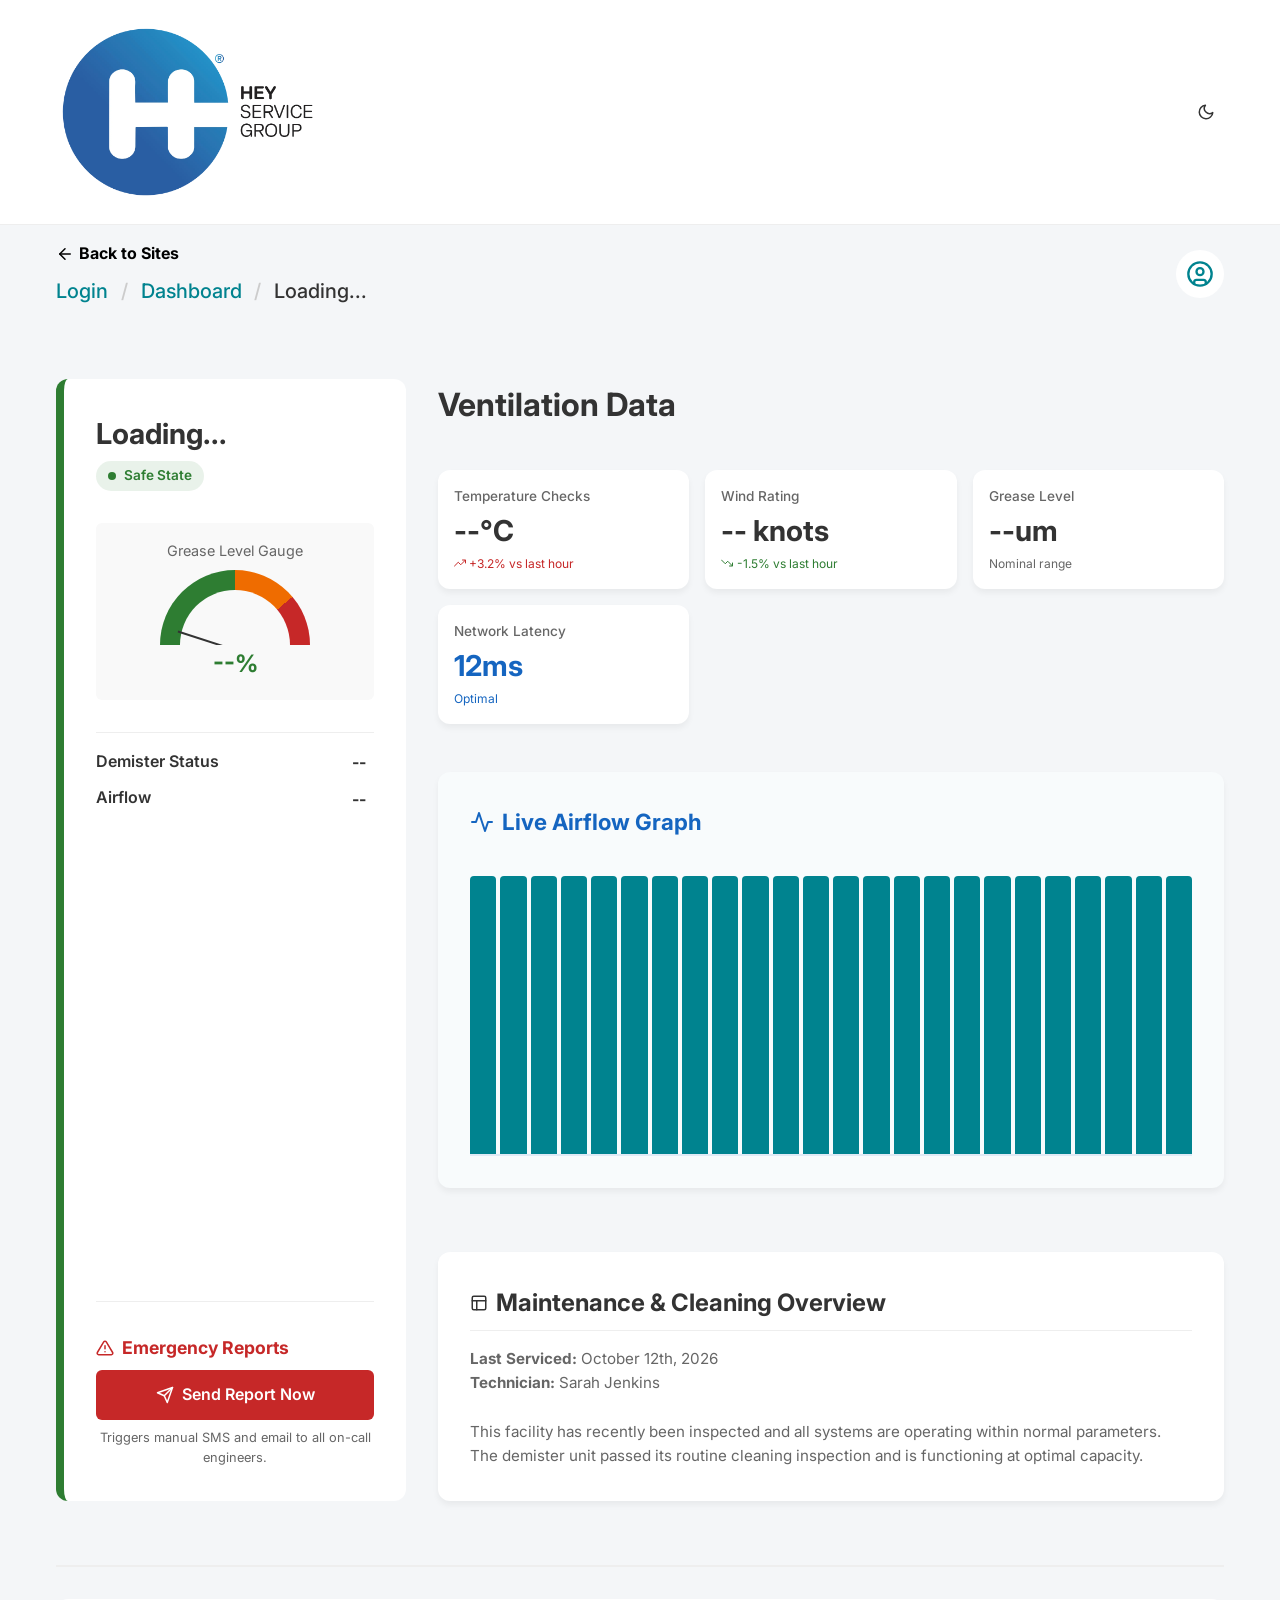
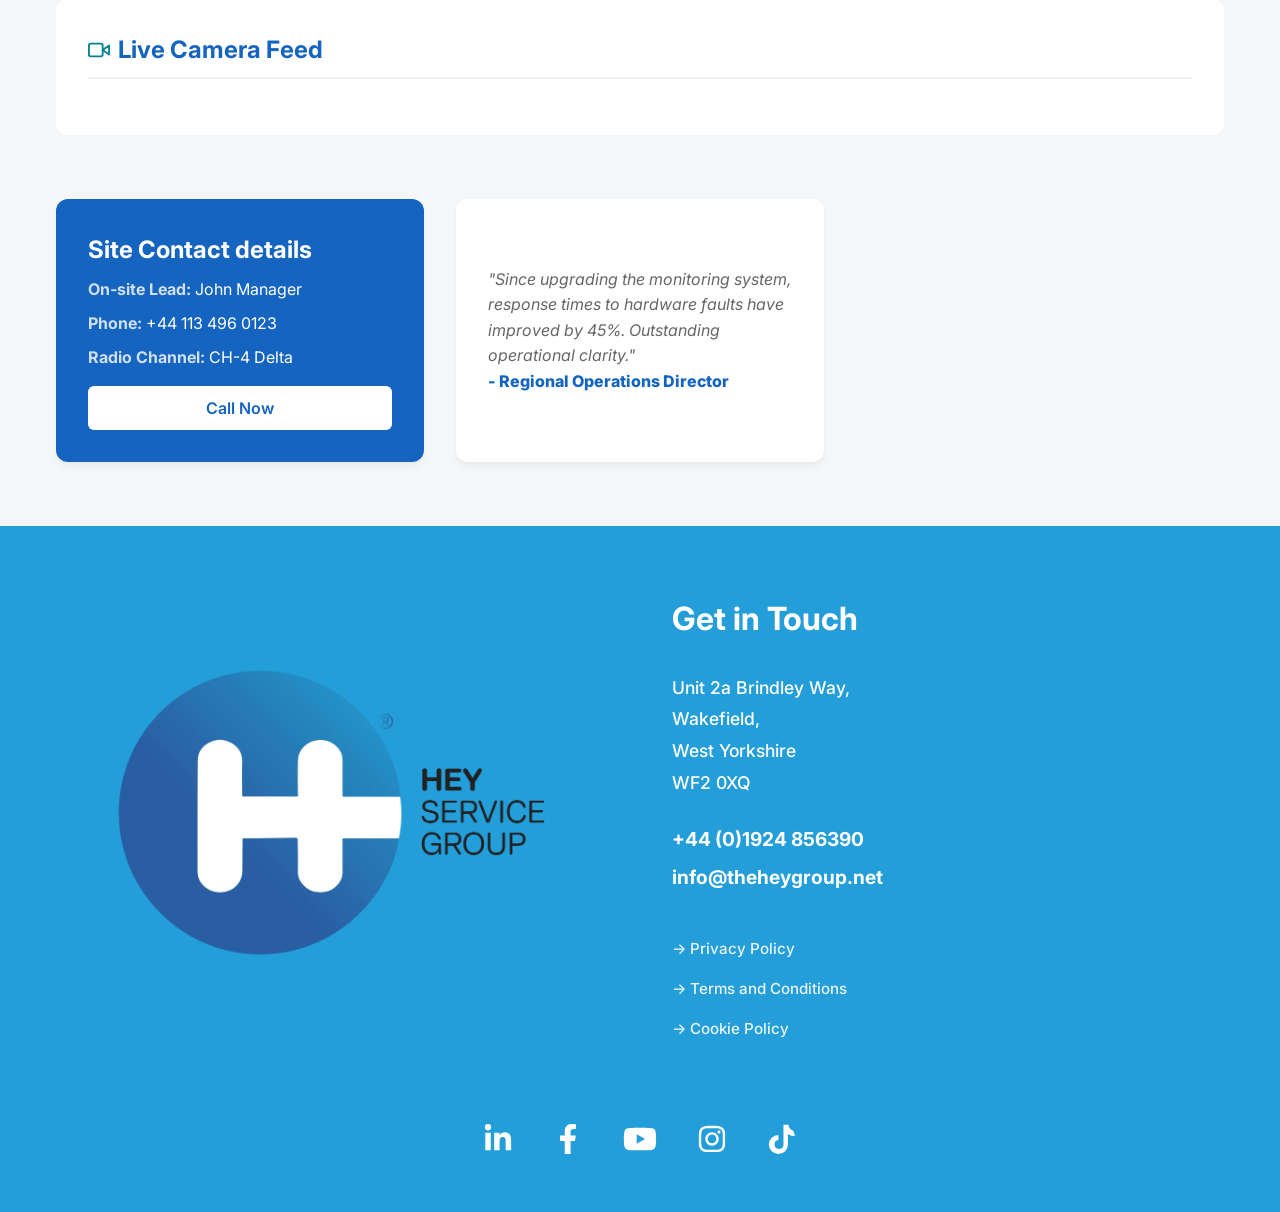
==== commit fdb018c0: "light and dark mode" ====
--- a/custom-site.html
+++ b/custom-site.html
@@ -17,6 +17,12 @@
             <a href="dashboard.html" class="logo">
                 <img src="Images/logo.png" alt="Hey Service Logo" class="header-logo">
             </a>
+            <button id="themeToggleBtn" class="theme-toggle-btn" aria-label="Toggle Dark Mode" title="Toggle Dark Mode">
+                <svg width="18" height="18" viewBox="0 0 24 24" fill="none" stroke="currentColor" stroke-width="2" stroke-linecap="round" stroke-linejoin="round">
+                    <path d="M21 12.79A9 9 0 1 1 11.21 3 7 7 0 0 0 21 12.79z"></path>
+                </svg>
+            </button>
+
         </div>
     </header>
 
--- a/css/style.css
+++ b/css/style.css
@@ -59,6 +59,17 @@
     --bg-main: #fff0f0;
 }
 
+/* Dark Mode Theme Override */
+body.dark-theme {
+    --bg-main: #121212;
+    --bg-card: #1e1e1e;
+    --text-main: #f4f6f8;
+    --text-muted: #a0a0a0;
+    --text-light: #ffffff;
+}
+
+/* Base Body Styles */
+
 /* Reset */
 * {
     margin: 0;
@@ -1062,3 +1073,23 @@
     /* Maintenance text */
     .maintenance-text { font-size: 0.85rem; }
 }
+
+/* Dark Mode Toggle */
+.theme-toggle-btn {
+    background: transparent;
+    border: 1px solid var(--border-color);
+    border-radius: 50%;
+    width: 36px;
+    height: 36px;
+    display: flex;
+    align-items: center;
+    justify-content: center;
+    cursor: pointer;
+    color: var(--text-main);
+    transition: var(--transition-fast);
+    margin-left: 1rem;
+}
+
+.theme-toggle-btn:hover {
+    background: var(--bg-main);
+}
